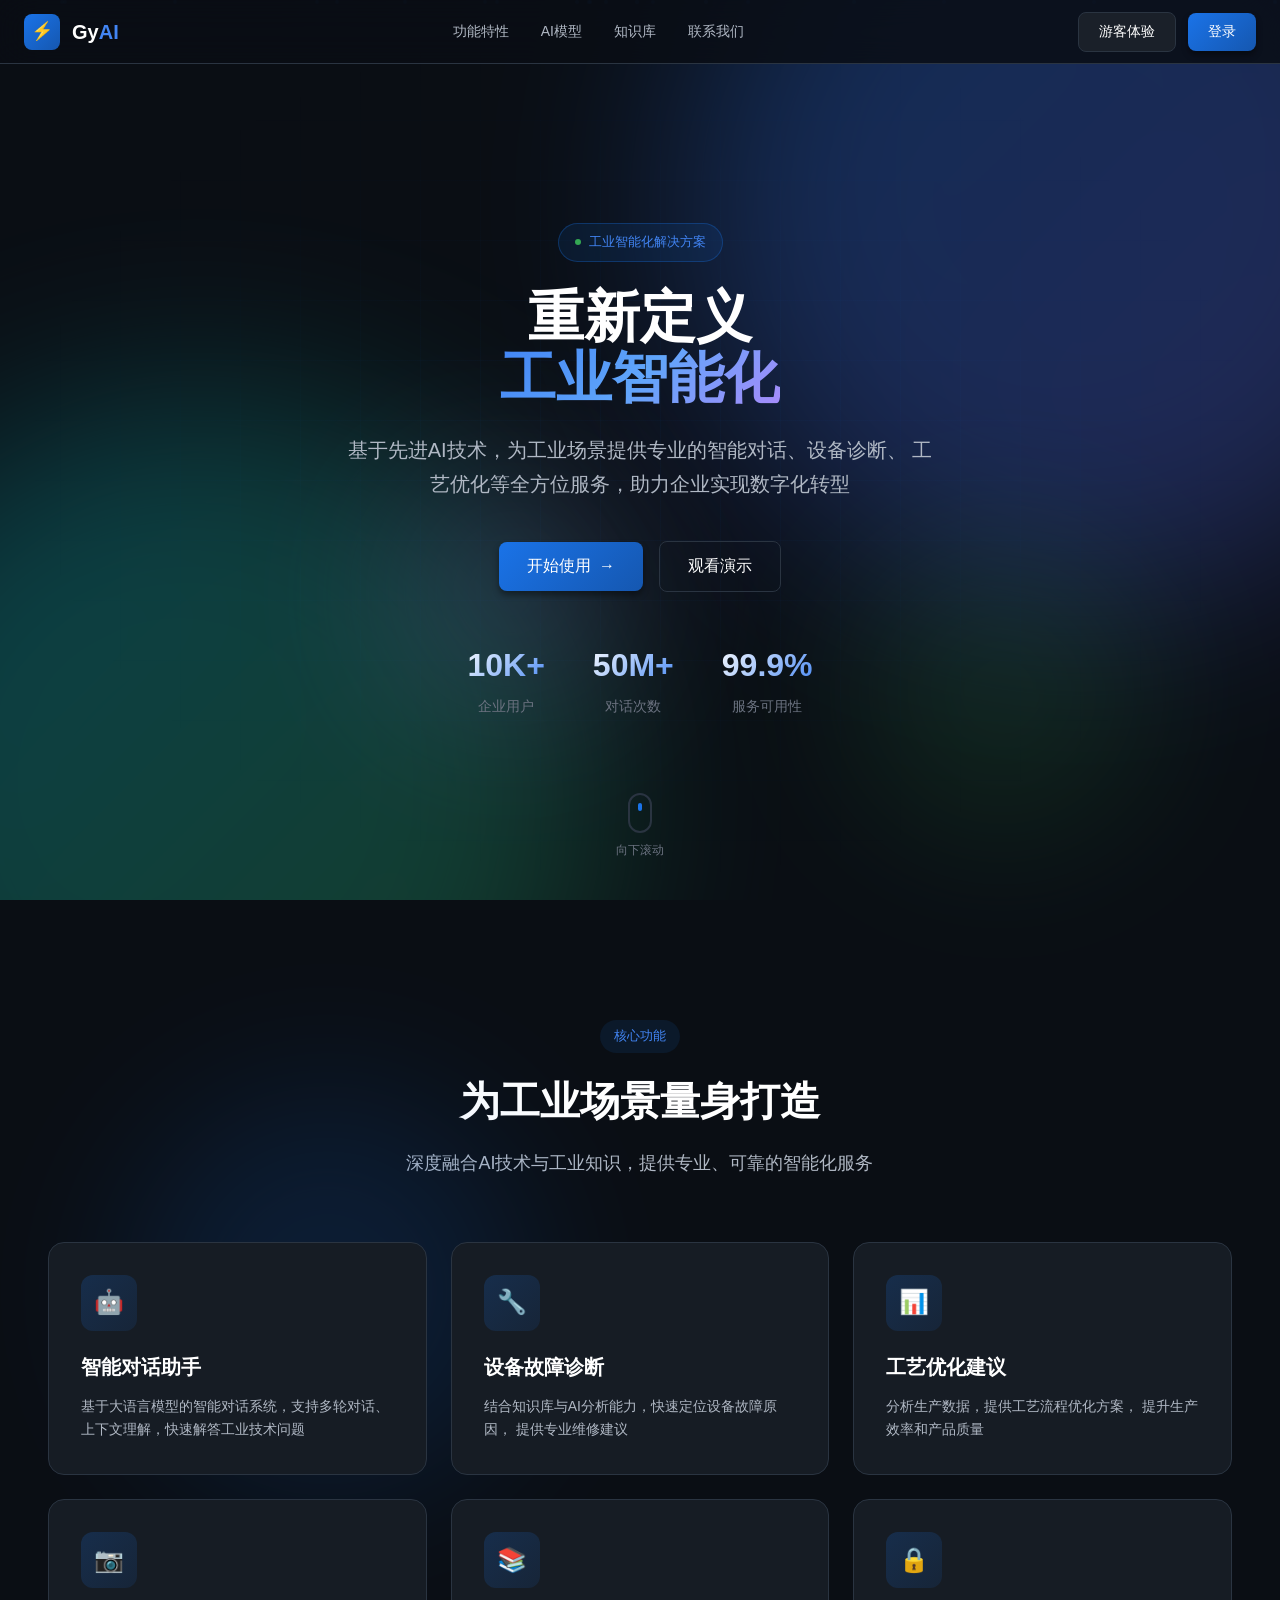
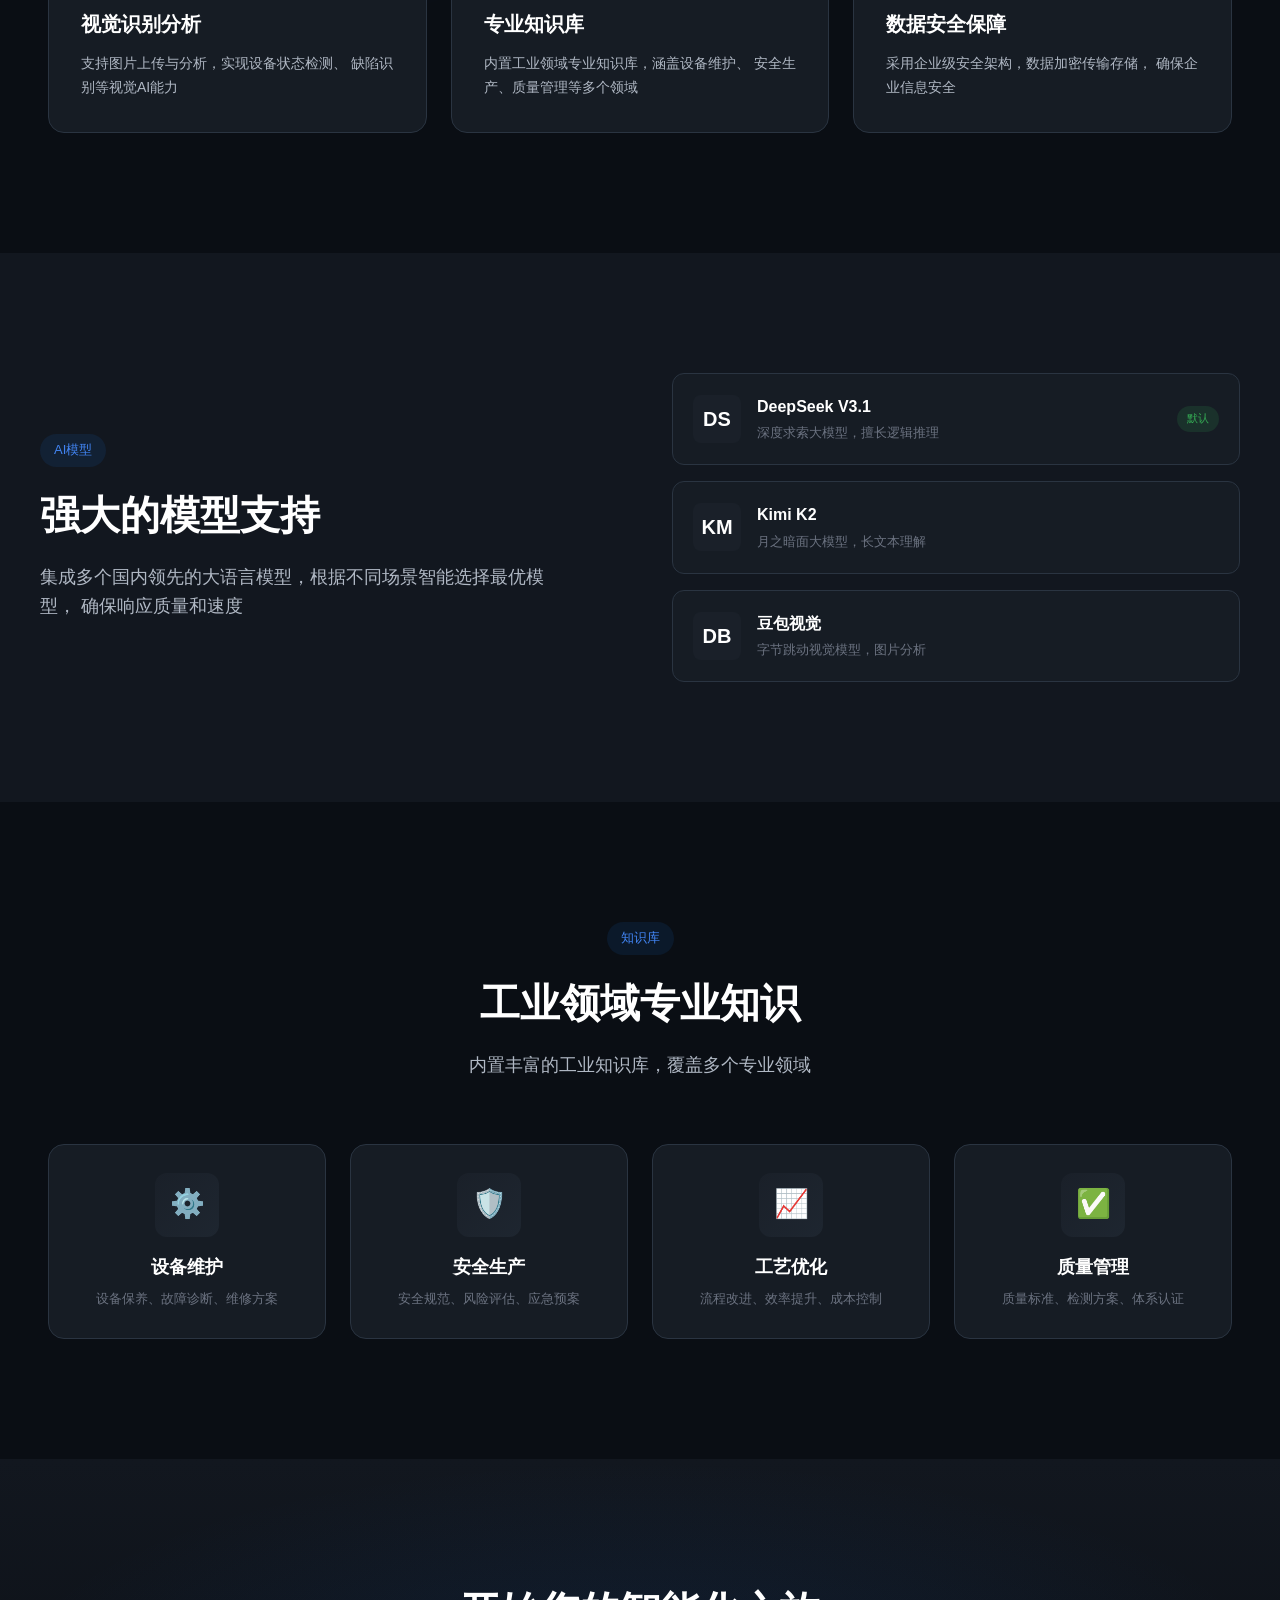
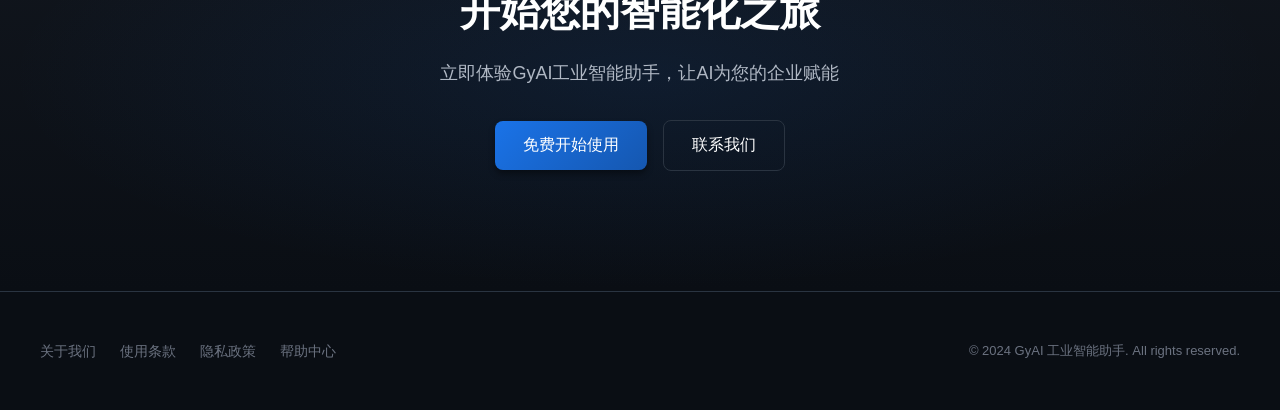
==== FrontEnd/html/index.html @ 833acd91 "更新" ====
<!DOCTYPE html>
<html lang="zh-CN">
<head>
    <meta charset="UTF-8">
    <meta name="viewport" content="width=device-width, initial-scale=1.0">
    <meta name="description" content="GyAI 工业智能助手 - 专业的工业AI解决方案，助力企业数字化转型">
    <title>GyAI 工业智能助手</title>
    <link rel="stylesheet" href="../css/global.css">
    <link rel="stylesheet" href="../css/landing.css">
    <link rel="stylesheet" href="../css/components/navbar.css">
</head>
<body>
    <div class="landing-page">
        <header class="landing-header" id="header">
            <div class="header-content">
                <a href="/" class="logo">
                    <div class="logo-icon">⚡</div>
                    <div class="logo-text">Gy<span>AI</span></div>
                </a>
                
                <nav class="nav-links">
                    <a href="#features" class="nav-link">功能特性</a>
                    <a href="#models" class="nav-link">AI模型</a>
                    <a href="#knowledge" class="nav-link">知识库</a>
                    <a href="#contact" class="nav-link">联系我们</a>
                </nav>
                
                <div class="header-actions">
                    <button class="btn btn-secondary" id="guestBtn">游客体验</button>
                    <button class="btn btn-primary" id="loginBtn">登录 / 注册</button>
                </div>
            </div>
        </header>

        <section class="hero-section">
            <div class="hero-bg">
                <div class="hero-gradient hero-gradient-1"></div>
                <div class="hero-gradient hero-gradient-2"></div>
                <div class="hero-grid"></div>
                <div class="floating-particles" id="particles"></div>
            </div>
            
            <div class="hero-content">
                <div class="hero-badge">
                    <span class="hero-badge-dot"></span>
                    工业智能化解决方案
                </div>
                
                <h1 class="hero-title">
                    重新定义<br>
                    <span class="highlight">工业智能化</span>
                </h1>
                
                <p class="hero-subtitle">
                    基于先进AI技术，为工业场景提供专业的智能对话、设备诊断、
                    工艺优化等全方位服务，助力企业实现数字化转型
                </p>
                
                <div class="hero-actions">
                    <button class="btn btn-primary btn-lg" id="startChatBtn">
                        <span>开始使用</span>
                        <span>→</span>
                    </button>
                    <button class="btn btn-outline btn-lg" id="watchDemoBtn">
                        <span>观看演示</span>
                    </button>
                </div>
                
                <div class="hero-stats">
                    <div class="stat-item">
                        <div class="stat-value">10K+</div>
                        <div class="stat-label">企业用户</div>
                    </div>
                    <div class="stat-item">
                        <div class="stat-value">50M+</div>
                        <div class="stat-label">对话次数</div>
                    </div>
                    <div class="stat-item">
                        <div class="stat-value">99.9%</div>
                        <div class="stat-label">服务可用性</div>
                    </div>
                </div>
            </div>
            
            <div class="hero-scroll">
                <div class="hero-scroll-icon"></div>
                <span>向下滚动</span>
            </div>
        </section>

        <section class="features-section" id="features">
            <div class="glow-orb glow-orb-1"></div>
            <div class="container">
                <div class="section-header">
                    <span class="section-tag">核心功能</span>
                    <h2 class="section-title">为工业场景量身打造</h2>
                    <p class="section-subtitle">
                        深度融合AI技术与工业知识，提供专业、可靠的智能化服务
                    </p>
                </div>
                
                <div class="features-grid">
                    <div class="feature-card scroll-animate" data-animate="fade-up">
                        <div class="feature-icon">🤖</div>
                        <h3 class="feature-title">智能对话助手</h3>
                        <p class="feature-desc">
                            基于大语言模型的智能对话系统，支持多轮对话、
                            上下文理解，快速解答工业技术问题
                        </p>
                    </div>
                    
                    <div class="feature-card scroll-animate" data-animate="fade-up" data-delay="100">
                        <div class="feature-icon">🔧</div>
                        <h3 class="feature-title">设备故障诊断</h3>
                        <p class="feature-desc">
                            结合知识库与AI分析能力，快速定位设备故障原因，
                            提供专业维修建议
                        </p>
                    </div>
                    
                    <div class="feature-card scroll-animate" data-animate="fade-up" data-delay="200">
                        <div class="feature-icon">📊</div>
                        <h3 class="feature-title">工艺优化建议</h3>
                        <p class="feature-desc">
                            分析生产数据，提供工艺流程优化方案，
                            提升生产效率和产品质量
                        </p>
                    </div>
                    
                    <div class="feature-card scroll-animate" data-animate="fade-up" data-delay="300">
                        <div class="feature-icon">📷</div>
                        <h3 class="feature-title">视觉识别分析</h3>
                        <p class="feature-desc">
                            支持图片上传与分析，实现设备状态检测、
                            缺陷识别等视觉AI能力
                        </p>
                    </div>
                    
                    <div class="feature-card scroll-animate" data-animate="fade-up" data-delay="400">
                        <div class="feature-icon">📚</div>
                        <h3 class="feature-title">专业知识库</h3>
                        <p class="feature-desc">
                            内置工业领域专业知识库，涵盖设备维护、
                            安全生产、质量管理等多个领域
                        </p>
                    </div>
                    
                    <div class="feature-card scroll-animate" data-animate="fade-up" data-delay="500">
                        <div class="feature-icon">🔒</div>
                        <h3 class="feature-title">数据安全保障</h3>
                        <p class="feature-desc">
                            采用企业级安全架构，数据加密传输存储，
                            确保企业信息安全
                        </p>
                    </div>
                </div>
            </div>
        </section>

        <section class="models-section" id="models">
            <div class="glow-orb glow-orb-2"></div>
            <div class="models-content">
                <div class="models-info">
                    <span class="section-tag">AI模型</span>
                    <h2 class="section-title">强大的模型支持</h2>
                    <p class="section-subtitle">
                        集成多个国内领先的大语言模型，根据不同场景智能选择最优模型，
                        确保响应质量和速度
                    </p>
                </div>
                
                <div class="models-visual">
                    <div class="model-cards">
                        <div class="model-card scroll-animate" data-animate="slide-left">
                            <div class="model-logo">DS</div>
                            <div class="model-info">
                                <h4>DeepSeek V3.1</h4>
                                <p>深度求索大模型，擅长逻辑推理</p>
                            </div>
                            <span class="model-badge">默认</span>
                        </div>
                        
                        <div class="model-card scroll-animate" data-animate="slide-left" data-delay="100">
                            <div class="model-logo">KM</div>
                            <div class="model-info">
                                <h4>Kimi K2</h4>
                                <p>月之暗面大模型，长文本理解</p>
                            </div>
                        </div>
                        
                        <div class="model-card scroll-animate" data-animate="slide-left" data-delay="200">
                            <div class="model-logo">DB</div>
                            <div class="model-info">
                                <h4>豆包视觉</h4>
                                <p>字节跳动视觉模型，图片分析</p>
                            </div>
                        </div>
                    </div>
                </div>
            </div>
        </section>

        <section class="knowledge-section" id="knowledge">
            <div class="glow-orb glow-orb-3"></div>
            <div class="container">
                <div class="section-header">
                    <span class="section-tag">知识库</span>
                    <h2 class="section-title">工业领域专业知识</h2>
                    <p class="section-subtitle">
                        内置丰富的工业知识库，覆盖多个专业领域
                    </p>
                </div>
                
                <div class="knowledge-grid">
                    <div class="knowledge-card scroll-animate" data-animate="scale">
                        <div class="knowledge-icon">⚙️</div>
                        <h3 class="knowledge-title">设备维护</h3>
                        <p class="knowledge-desc">设备保养、故障诊断、维修方案</p>
                    </div>
                    
                    <div class="knowledge-card scroll-animate" data-animate="scale" data-delay="100">
                        <div class="knowledge-icon">🛡️</div>
                        <h3 class="knowledge-title">安全生产</h3>
                        <p class="knowledge-desc">安全规范、风险评估、应急预案</p>
                    </div>
                    
                    <div class="knowledge-card scroll-animate" data-animate="scale" data-delay="200">
                        <div class="knowledge-icon">📈</div>
                        <h3 class="knowledge-title">工艺优化</h3>
                        <p class="knowledge-desc">流程改进、效率提升、成本控制</p>
                    </div>
                    
                    <div class="knowledge-card scroll-animate" data-animate="scale" data-delay="300">
                        <div class="knowledge-icon">✅</div>
                        <h3 class="knowledge-title">质量管理</h3>
                        <p class="knowledge-desc">质量标准、检测方案、体系认证</p>
                    </div>
                </div>
            </div>
        </section>

        <section class="cta-section" id="contact">
            <div class="cta-content">
                <h2 class="cta-title scroll-animate" data-animate="fade-up">开始您的智能化之旅</h2>
                <p class="cta-subtitle scroll-animate" data-animate="fade-up" data-delay="100">
                    立即体验GyAI工业智能助手，让AI为您的企业赋能
                </p>
                <div class="cta-actions scroll-animate" data-animate="fade-up" data-delay="200">
                    <button class="btn btn-primary btn-lg" id="ctaStartBtn">
                        免费开始使用
                    </button>
                    <button class="btn btn-outline btn-lg" id="contactBtn">
                        联系我们
                    </button>
                </div>
            </div>
        </section>

        <footer class="landing-footer">
            <div class="footer-content">
                <div class="footer-links">
                    <a href="#" class="footer-link">关于我们</a>
                    <a href="#" class="footer-link">使用条款</a>
                    <a href="#" class="footer-link">隐私政策</a>
                    <a href="#" class="footer-link">帮助中心</a>
                </div>
                <div class="footer-copyright">
                    © 2024 GyAI 工业智能助手. All rights reserved.
                </div>
            </div>
        </footer>
    </div>

    <div class="modal-overlay" id="authModal">
        <div class="modal">
            <div class="modal-header">
                <h3 class="modal-title">欢迎来到 GyAI</h3>
                <button class="modal-close" id="closeModal">×</button>
            </div>
            <div class="modal-body">
                <div class="auth-tabs">
                    <div class="auth-tab active" data-tab="login">登录</div>
                    <div class="auth-tab" data-tab="register">注册</div>
                </div>
                
                <div class="auth-error" id="authError"></div>
                <div class="auth-success" id="authSuccess"></div>
                
                <form class="auth-form" id="loginForm">
                    <input type="text" class="auth-input" id="loginUsername" placeholder="用户名" required>
                    <input type="password" class="auth-input" id="loginPassword" placeholder="密码" required>
                    <div class="auth-options">
                        <label class="auth-remember">
                            <input type="checkbox" checked>
                            <span>记住我</span>
                        </label>
                        <a href="#" class="auth-forgot">忘记密码？</a>
                    </div>
                    <button type="submit" class="btn btn-primary auth-btn">登录</button>
                </form>
                
                <form class="auth-form hidden" id="registerForm">
                    <input type="text" class="auth-input" id="registerUsername" placeholder="用户名（3-20个字符）" required>
                    <input type="email" class="auth-input" id="registerEmail" placeholder="邮箱（可选）">
                    <input type="password" class="auth-input" id="registerPassword" placeholder="密码（至少6个字符）" required>
                    <input type="password" class="auth-input" id="registerConfirmPassword" placeholder="确认密码" required>
                    <button type="submit" class="btn btn-primary auth-btn">注册</button>
                </form>
                
                <div class="auth-divider">
                    <span>或者</span>
                </div>
            </div>
            <div class="modal-footer">
                <button class="guest-btn" id="guestModeBtn">
                    🚀 以游客身份体验
                </button>
            </div>
        </div>
    </div>

    <script src="../js/utils/time.js"></script>
    <script src="../js/services/apiService.js"></script>
    <script src="../js/components/auth.js"></script>
    <script src="../js/components/landing.js"></script>
</body>
</html>
---- FrontEnd/css/global.css ----
/* GyAI 工业智能助手 - 全局样式 */

:root {
    --primary-color: #1a73e8;
    --primary-dark: #1557b0;
    --primary-light: #4285f4;
    --secondary-color: #34a853;
    --accent-color: #ea4335;
    --warning-color: #fbbc04;
    
    --bg-primary: #0a0e14;
    --bg-secondary: #12171f;
    --bg-tertiary: #1a2029;
    --bg-card: #161c24;
    --bg-hover: #1e2630;
    
    --text-primary: #ffffff;
    --text-secondary: #b0b8c4;
    --text-muted: #6b7280;
    --text-accent: #3b82f6;
    
    --border-color: #2a3441;
    --border-light: #374151;
    
    --shadow-sm: 0 1px 2px rgba(0, 0, 0, 0.3);
    --shadow-md: 0 4px 6px rgba(0, 0, 0, 0.4);
    --shadow-lg: 0 10px 15px rgba(0, 0, 0, 0.5);
    --shadow-xl: 0 20px 25px rgba(0, 0, 0, 0.6);
    
    --radius-sm: 4px;
    --radius-md: 8px;
    --radius-lg: 12px;
    --radius-xl: 16px;
    --radius-full: 9999px;
    
    --transition-fast: 0.15s ease;
    --transition-normal: 0.3s ease;
    --transition-slow: 0.5s ease;
    
    --font-sans: -apple-system, BlinkMacSystemFont, 'Segoe UI', Roboto, 'Helvetica Neue', Arial, sans-serif;
    --font-mono: 'SF Mono', 'Fira Code', 'Consolas', monospace;
    
    --header-height: 64px;
    --sidebar-width: 280px;
    --sidebar-collapsed: 60px;
}

* {
    margin: 0;
    padding: 0;
    box-sizing: border-box;
}

html {
    scroll-behavior: smooth;
    font-size: 16px;
}

body {
    font-family: var(--font-sans);
    background-color: var(--bg-primary);
    color: var(--text-primary);
    line-height: 1.6;
    overflow-x: hidden;
    -webkit-font-smoothing: antialiased;
    -moz-osx-font-smoothing: grayscale;
}

a {
    color: var(--text-accent);
    text-decoration: none;
    transition: color var(--transition-fast);
}

a:hover {
    color: var(--primary-light);
}

button {
    font-family: inherit;
    cursor: pointer;
    border: none;
    background: none;
    outline: none;
}

input, textarea, select {
    font-family: inherit;
    font-size: inherit;
    outline: none;
}

img {
    max-width: 100%;
    height: auto;
}

ul, ol {
    list-style: none;
}

::-webkit-scrollbar {
    width: 8px;
    height: 8px;
}

::-webkit-scrollbar-track {
    background: var(--bg-secondary);
}

::-webkit-scrollbar-thumb {
    background: var(--border-light);
    border-radius: var(--radius-full);
}

::-webkit-scrollbar-thumb:hover {
    background: var(--text-muted);
}

::selection {
    background: var(--primary-color);
    color: var(--text-primary);
}

.container {
    width: 100%;
    max-width: 1400px;
    margin: 0 auto;
    padding: 0 24px;
}

.btn {
    display: inline-flex;
    align-items: center;
    justify-content: center;
    gap: 8px;
    padding: 10px 20px;
    font-size: 14px;
    font-weight: 500;
    border-radius: var(--radius-md);
    transition: all var(--transition-normal);
    white-space: nowrap;
}

.btn-primary {
    background: linear-gradient(135deg, var(--primary-color), var(--primary-dark));
    color: var(--text-primary);
    box-shadow: var(--shadow-md);
}

.btn-primary:hover {
    background: linear-gradient(135deg, var(--primary-light), var(--primary-color));
    transform: translateY(-2px);
    box-shadow: var(--shadow-lg);
}

.btn-secondary {
    background: var(--bg-tertiary);
    color: var(--text-primary);
    border: 1px solid var(--border-color);
}

.btn-secondary:hover {
    background: var(--bg-hover);
    border-color: var(--border-light);
}

.btn-outline {
    background: transparent;
    color: var(--text-primary);
    border: 1px solid var(--border-color);
}

.btn-outline:hover {
    background: var(--bg-tertiary);
    border-color: var(--primary-color);
}

.btn-lg {
    padding: 14px 28px;
    font-size: 16px;
}

.btn-sm {
    padding: 6px 12px;
    font-size: 12px;
}

.btn-icon {
    width: 40px;
    height: 40px;
    padding: 0;
    border-radius: var(--radius-md);
}

.btn-icon-sm {
    width: 32px;
    height: 32px;
}

.card {
    background: var(--bg-card);
    border: 1px solid var(--border-color);
    border-radius: var(--radius-lg);
    padding: 24px;
    transition: all var(--transition-normal);
}

.card:hover {
    border-color: var(--border-light);
    box-shadow: var(--shadow-lg);
}

.input-group {
    position: relative;
    margin-bottom: 16px;
}

.input-group label {
    display: block;
    margin-bottom: 6px;
    font-size: 14px;
    color: var(--text-secondary);
}

.input-group input,
.input-group textarea {
    width: 100%;
    padding: 12px 16px;
    background: var(--bg-tertiary);
    border: 1px solid var(--border-color);
    border-radius: var(--radius-md);
    color: var(--text-primary);
    transition: all var(--transition-fast);
}

.input-group input:focus,
.input-group textarea:focus {
    border-color: var(--primary-color);
    box-shadow: 0 0 0 3px rgba(26, 115, 232, 0.2);
}

.input-group input::placeholder,
.input-group textarea::placeholder {
    color: var(--text-muted);
}

.badge {
    display: inline-flex;
    align-items: center;
    padding: 4px 10px;
    font-size: 12px;
    font-weight: 500;
    border-radius: var(--radius-full);
    background: var(--bg-tertiary);
    color: var(--text-secondary);
}

.badge-primary {
    background: rgba(26, 115, 232, 0.15);
    color: var(--primary-light);
}

.badge-success {
    background: rgba(52, 168, 83, 0.15);
    color: var(--secondary-color);
}

.tooltip {
    position: relative;
}

.tooltip::after {
    content: attr(data-tooltip);
    position: absolute;
    bottom: 100%;
    left: 50%;
    transform: translateX(-50%) translateY(-8px);
    padding: 8px 12px;
    background: var(--bg-tertiary);
    color: var(--text-primary);
    font-size: 12px;
    border-radius: var(--radius-md);
    white-space: nowrap;
    opacity: 0;
    visibility: hidden;
    transition: all var(--transition-fast);
    z-index: 1000;
    box-shadow: var(--shadow-lg);
}

.tooltip:hover::after {
    opacity: 1;
    visibility: visible;
    transform: translateX(-50%) translateY(-4px);
}

.loading-spinner {
    width: 24px;
    height: 24px;
    border: 2px solid var(--border-color);
    border-top-color: var(--primary-color);
    border-radius: 50%;
    animation: spin 0.8s linear infinite;
}

@keyframes spin {
    to {
        transform: rotate(360deg);
    }
}

@keyframes fadeIn {
    from {
        opacity: 0;
    }
    to {
        opacity: 1;
    }
}

@keyframes fadeInUp {
    from {
        opacity: 0;
        transform: translateY(20px);
    }
    to {
        opacity: 1;
        transform: translateY(0);
    }
}

@keyframes fadeInDown {
    from {
        opacity: 0;
        transform: translateY(-20px);
    }
    to {
        opacity: 1;
        transform: translateY(0);
    }
}

@keyframes slideInLeft {
    from {
        opacity: 0;
        transform: translateX(-30px);
    }
    to {
        opacity: 1;
        transform: translateX(0);
    }
}

@keyframes slideInRight {
    from {
        opacity: 0;
        transform: translateX(30px);
    }
    to {
        opacity: 1;
        transform: translateX(0);
    }
}

@keyframes pulse {
    0%, 100% {
        opacity: 1;
    }
    50% {
        opacity: 0.5;
    }
}

@keyframes float {
    0%, 100% {
        transform: translateY(0);
    }
    50% {
        transform: translateY(-10px);
    }
}

@keyframes glow {
    0%, 100% {
        box-shadow: 0 0 5px var(--primary-color);
    }
    50% {
        box-shadow: 0 0 20px var(--primary-color), 0 0 30px var(--primary-color);
    }
}

.animate-fadeIn {
    animation: fadeIn 0.5s ease forwards;
}

.animate-fadeInUp {
    animation: fadeInUp 0.6s ease forwards;
}

.animate-fadeInDown {
    animation: fadeInDown 0.6s ease forwards;
}

.animate-slideInLeft {
    animation: slideInLeft 0.5s ease forwards;
}

.animate-slideInRight {
    animation: slideInRight 0.5s ease forwards;
}

.animate-pulse {
    animation: pulse 2s ease-in-out infinite;
}

.animate-float {
    animation: float 3s ease-in-out infinite;
}

.animate-glow {
    animation: glow 2s ease-in-out infinite;
}

.hidden {
    display: none !important;
}

.visually-hidden {
    position: absolute;
    width: 1px;
    height: 1px;
    padding: 0;
    margin: -1px;
    overflow: hidden;
    clip: rect(0, 0, 0, 0);
    white-space: nowrap;
    border: 0;
}

.text-center {
    text-align: center;
}

.text-left {
    text-align: left;
}

.text-right {
    text-align: right;
}

.flex {
    display: flex;
}

.flex-col {
    flex-direction: column;
}

.items-center {
    align-items: center;
}

.justify-center {
    justify-content: center;
}

.justify-between {
    justify-content: space-between;
}

.gap-1 { gap: 4px; }
.gap-2 { gap: 8px; }
.gap-3 { gap: 12px; }
.gap-4 { gap: 16px; }
.gap-6 { gap: 24px; }

.mt-1 { margin-top: 4px; }
.mt-2 { margin-top: 8px; }
.mt-3 { margin-top: 12px; }
.mt-4 { margin-top: 16px; }
.mt-6 { margin-top: 24px; }

.mb-1 { margin-bottom: 4px; }
.mb-2 { margin-bottom: 8px; }
.mb-3 { margin-bottom: 12px; }
.mb-4 { margin-bottom: 16px; }
.mb-6 { margin-bottom: 24px; }

.p-1 { padding: 4px; }
.p-2 { padding: 8px; }
.p-3 { padding: 12px; }
.p-4 { padding: 16px; }
.p-6 { padding: 24px; }

.w-full {
    width: 100%;
}

.h-full {
    height: 100%;
}

@media (max-width: 768px) {
    .container {
        padding: 0 16px;
    }
    
    .btn-lg {
        padding: 12px 24px;
        font-size: 14px;
    }
}
---- FrontEnd/css/landing.css ----
/* 主页面（产品介绍页）样式 */

.landing-page {
    min-height: 100vh;
    background: var(--bg-primary);
    overflow-x: hidden;
    cursor: default;
}

.landing-header {
    position: fixed;
    top: 0;
    left: 0;
    right: 0;
    height: var(--header-height);
    background: rgba(10, 14, 20, 0.85);
    backdrop-filter: blur(20px);
    border-bottom: 1px solid var(--border-color);
    z-index: 1000;
    transition: all var(--transition-normal);
}

.landing-header.scrolled {
    background: rgba(10, 14, 20, 0.95);
    box-shadow: var(--shadow-lg);
}

.header-content {
    display: flex;
    align-items: center;
    justify-content: space-between;
    height: 100%;
    max-width: 1400px;
    margin: 0 auto;
    padding: 0 24px;
}

.logo {
    display: flex;
    align-items: center;
    gap: 12px;
    font-size: 20px;
    font-weight: 600;
    color: var(--text-primary);
}

.logo-icon {
    width: 36px;
    height: 36px;
    background: linear-gradient(135deg, var(--primary-color), var(--primary-dark));
    border-radius: var(--radius-md);
    display: flex;
    align-items: center;
    justify-content: center;
    font-size: 18px;
    animation: logoPulse 3s ease-in-out infinite;
}

@keyframes logoPulse {
    0%, 100% {
        box-shadow: 0 0 0 0 rgba(26, 115, 232, 0.4);
    }
    50% {
        box-shadow: 0 0 20px 5px rgba(26, 115, 232, 0.2);
    }
}

.logo-text span {
    color: var(--primary-light);
}

.nav-links {
    display: flex;
    align-items: center;
    gap: 32px;
}

.nav-link {
    color: var(--text-secondary);
    font-size: 14px;
    font-weight: 500;
    transition: color var(--transition-fast);
    position: relative;
}

.nav-link::after {
    content: '';
    position: absolute;
    bottom: -4px;
    left: 0;
    width: 0;
    height: 2px;
    background: var(--primary-color);
    transition: width var(--transition-normal);
}

.nav-link:hover {
    color: var(--text-primary);
}

.nav-link:hover::after {
    width: 100%;
}

.header-actions {
    display: flex;
    align-items: center;
    gap: 12px;
}

.hero-section {
    min-height: 100vh;
    display: flex;
    align-items: center;
    justify-content: center;
    position: relative;
    padding: 120px 24px 80px;
    overflow: hidden;
}

.hero-bg {
    position: absolute;
    top: 0;
    left: 0;
    right: 0;
    bottom: 0;
    z-index: 0;
}

.hero-gradient {
    position: absolute;
    width: 800px;
    height: 800px;
    border-radius: 50%;
    filter: blur(100px);
    opacity: 0.3;
}

.hero-gradient-1 {
    top: -200px;
    right: -200px;
    background: linear-gradient(135deg, var(--primary-color), #6366f1);
    animation: gradientFloat1 8s ease-in-out infinite;
}

.hero-gradient-2 {
    bottom: -300px;
    left: -200px;
    background: linear-gradient(135deg, #06b6d4, var(--secondary-color));
    animation: gradientFloat2 10s ease-in-out infinite;
}

@keyframes gradientFloat1 {
    0%, 100% {
        transform: translate(0, 0) scale(1);
    }
    50% {
        transform: translate(50px, 30px) scale(1.1);
    }
}

@keyframes gradientFloat2 {
    0%, 100% {
        transform: translate(0, 0) scale(1);
    }
    50% {
        transform: translate(-30px, -50px) scale(1.05);
    }
}

.hero-grid {
    position: absolute;
    top: 0;
    left: 0;
    right: 0;
    bottom: 0;
    background-image: 
        linear-gradient(rgba(26, 115, 232, 0.03) 1px, transparent 1px),
        linear-gradient(90deg, rgba(26, 115, 232, 0.03) 1px, transparent 1px);
    background-size: 60px 60px;
    mask-image: radial-gradient(ellipse at center, black 20%, transparent 70%);
    animation: gridMove 20s linear infinite;
}

@keyframes gridMove {
    0% {
        transform: translate(0, 0);
    }
    100% {
        transform: translate(60px, 60px);
    }
}

.hero-content {
    position: relative;
    z-index: 1;
    text-align: center;
    max-width: 900px;
}

.hero-badge {
    display: inline-flex;
    align-items: center;
    gap: 8px;
    padding: 8px 16px;
    background: rgba(26, 115, 232, 0.1);
    border: 1px solid rgba(26, 115, 232, 0.3);
    border-radius: var(--radius-full);
    font-size: 13px;
    color: var(--primary-light);
    margin-bottom: 24px;
    animation: fadeInDown 0.6s ease forwards;
}

.hero-badge-dot {
    width: 6px;
    height: 6px;
    background: var(--secondary-color);
    border-radius: 50%;
    animation: pulse 2s ease-in-out infinite;
}

.hero-title {
    font-size: 56px;
    font-weight: 700;
    line-height: 1.1;
    margin-bottom: 24px;
    animation: fadeInUp 0.8s ease forwards;
}

.hero-title .highlight {
    background: linear-gradient(135deg, var(--primary-light), #60a5fa, #a78bfa);
    -webkit-background-clip: text;
    -webkit-text-fill-color: transparent;
    background-clip: text;
    position: relative;
    display: inline-block;
    transition: all 0.3s ease;
}

.hero-title .highlight:hover {
    transform: scale(1.05);
    text-shadow: 0 0 30px rgba(66, 133, 244, 0.5);
}

.hero-title .highlight::after {
    content: '';
    position: absolute;
    bottom: -5px;
    left: 0;
    width: 100%;
    height: 3px;
    background: linear-gradient(90deg, var(--primary-light), #60a5fa, #a78bfa);
    transform: scaleX(0);
    transform-origin: right;
    transition: transform 0.5s ease;
}

.hero-title .highlight:hover::after {
    transform: scaleX(1);
    transform-origin: left;
}

.hero-subtitle {
    font-size: 20px;
    color: var(--text-secondary);
    max-width: 600px;
    margin: 0 auto 40px;
    line-height: 1.7;
    animation: fadeInUp 0.8s ease 0.2s forwards;
    opacity: 0;
}

.hero-actions {
    display: flex;
    align-items: center;
    justify-content: center;
    gap: 16px;
    margin-bottom: 48px;
    animation: fadeInUp 0.8s ease 0.4s forwards;
    opacity: 0;
}

.hero-stats {
    display: flex;
    align-items: center;
    justify-content: center;
    gap: 48px;
    animation: fadeInUp 0.8s ease 0.6s forwards;
    opacity: 0;
}

.stat-item {
    text-align: center;
    transition: transform 0.3s ease;
}

.stat-item:hover {
    transform: translateY(-5px);
}

.stat-value {
    font-size: 32px;
    font-weight: 700;
    color: var(--text-primary);
    margin-bottom: 4px;
    background: linear-gradient(135deg, var(--text-primary), var(--primary-light));
    -webkit-background-clip: text;
    -webkit-text-fill-color: transparent;
    background-clip: text;
}

.stat-label {
    font-size: 14px;
    color: var(--text-muted);
}

.hero-scroll {
    position: absolute;
    bottom: 40px;
    left: 50%;
    transform: translateX(-50%);
    display: flex;
    flex-direction: column;
    align-items: center;
    gap: 8px;
    color: var(--text-muted);
    font-size: 12px;
    animation: float 3s ease-in-out infinite;
}

.hero-scroll-icon {
    width: 24px;
    height: 40px;
    border: 2px solid var(--border-color);
    border-radius: 12px;
    position: relative;
}

.hero-scroll-icon::after {
    content: '';
    position: absolute;
    top: 8px;
    left: 50%;
    transform: translateX(-50%);
    width: 4px;
    height: 8px;
    background: var(--primary-color);
    border-radius: 2px;
    animation: scrollBounce 2s ease-in-out infinite;
}

@keyframes scrollBounce {
    0%, 100% {
        transform: translateX(-50%) translateY(0);
        opacity: 1;
    }
    50% {
        transform: translateX(-50%) translateY(10px);
        opacity: 0.3;
    }
}

.features-section {
    padding: 120px 24px;
    position: relative;
}

.section-header {
    text-align: center;
    margin-bottom: 64px;
}

.section-tag {
    display: inline-block;
    padding: 6px 14px;
    background: rgba(26, 115, 232, 0.1);
    border-radius: var(--radius-full);
    font-size: 13px;
    color: var(--primary-light);
    margin-bottom: 16px;
}

.section-title {
    font-size: 40px;
    font-weight: 700;
    margin-bottom: 16px;
}

.section-subtitle {
    font-size: 18px;
    color: var(--text-secondary);
    max-width: 600px;
    margin: 0 auto;
}

.features-grid {
    display: grid;
    grid-template-columns: repeat(3, 1fr);
    gap: 24px;
    max-width: 1200px;
    margin: 0 auto;
}

.feature-card {
    background: var(--bg-card);
    border: 1px solid var(--border-color);
    border-radius: var(--radius-xl);
    padding: 32px;
    transition: all var(--transition-normal);
    position: relative;
    overflow: hidden;
    opacity: 0;
    transform: translateY(30px);
}

.feature-card.visible {
    opacity: 1;
    transform: translateY(0);
}

.feature-card::before {
    content: '';
    position: absolute;
    top: 0;
    left: 0;
    right: 0;
    height: 3px;
    background: linear-gradient(90deg, var(--primary-color), var(--primary-light));
    opacity: 0;
    transition: opacity var(--transition-normal);
}

.feature-card:hover {
    transform: translateY(-8px);
    border-color: var(--border-light);
    box-shadow: var(--shadow-xl);
}

.feature-card:hover::before {
    opacity: 1;
}

.feature-icon {
    width: 56px;
    height: 56px;
    background: linear-gradient(135deg, rgba(26, 115, 232, 0.2), rgba(26, 115, 232, 0.1));
    border-radius: var(--radius-lg);
    display: flex;
    align-items: center;
    justify-content: center;
    font-size: 24px;
    margin-bottom: 20px;
    transition: all 0.3s ease;
}

.feature-card:hover .feature-icon {
    transform: scale(1.1) rotate(5deg);
    background: linear-gradient(135deg, rgba(26, 115, 232, 0.3), rgba(26, 115, 232, 0.2));
}

.feature-title {
    font-size: 20px;
    font-weight: 600;
    margin-bottom: 12px;
}

.feature-desc {
    font-size: 14px;
    color: var(--text-secondary);
    line-height: 1.7;
}

.models-section {
    padding: 120px 24px;
    background: var(--bg-secondary);
}

.models-content {
    display: grid;
    grid-template-columns: 1fr 1fr;
    gap: 64px;
    max-width: 1200px;
    margin: 0 auto;
    align-items: center;
}

.models-info {
    padding-right: 32px;
}

.models-visual {
    position: relative;
}

.model-cards {
    display: flex;
    flex-direction: column;
    gap: 16px;
}

.model-card {
    display: flex;
    align-items: center;
    gap: 16px;
    background: var(--bg-card);
    border: 1px solid var(--border-color);
    border-radius: var(--radius-lg);
    padding: 20px;
    transition: all var(--transition-normal);
    opacity: 0;
    transform: translateX(30px);
}

.model-card.visible {
    opacity: 1;
    transform: translateX(0);
}

.model-card:hover {
    border-color: var(--primary-color);
    transform: translateX(8px);
    box-shadow: var(--shadow-md);
}

.model-logo {
    width: 48px;
    height: 48px;
    background: var(--bg-tertiary);
    border-radius: var(--radius-md);
    display: flex;
    align-items: center;
    justify-content: center;
    font-size: 20px;
    font-weight: 700;
    flex-shrink: 0;
    transition: all 0.3s ease;
}

.model-card:hover .model-logo {
    transform: scale(1.1);
    background: linear-gradient(135deg, var(--primary-color), var(--primary-light));
    color: white;
}

.model-info h4 {
    font-size: 16px;
    font-weight: 600;
    margin-bottom: 4px;
}

.model-info p {
    font-size: 13px;
    color: var(--text-muted);
}

.model-badge {
    margin-left: auto;
    padding: 4px 10px;
    background: rgba(52, 168, 83, 0.15);
    color: var(--secondary-color);
    font-size: 11px;
    font-weight: 500;
    border-radius: var(--radius-full);
}

.knowledge-section {
    padding: 120px 24px;
}

.knowledge-grid {
    display: grid;
    grid-template-columns: repeat(4, 1fr);
    gap: 24px;
    max-width: 1200px;
    margin: 0 auto;
}

.knowledge-card {
    background: var(--bg-card);
    border: 1px solid var(--border-color);
    border-radius: var(--radius-xl);
    padding: 28px;
    text-align: center;
    transition: all var(--transition-normal);
    opacity: 0;
    transform: scale(0.9);
}

.knowledge-card.visible {
    opacity: 1;
    transform: scale(1);
}

.knowledge-card:hover {
    transform: translateY(-4px);
    border-color: var(--primary-color);
    box-shadow: var(--shadow-lg);
}

.knowledge-icon {
    width: 64px;
    height: 64px;
    background: linear-gradient(135deg, var(--bg-tertiary), var(--bg-hover));
    border-radius: var(--radius-lg);
    display: flex;
    align-items: center;
    justify-content: center;
    font-size: 28px;
    margin: 0 auto 16px;
    transition: all 0.3s ease;
}

.knowledge-card:hover .knowledge-icon {
    transform: scale(1.1) rotate(-5deg);
}

.knowledge-title {
    font-size: 18px;
    font-weight: 600;
    margin-bottom: 8px;
}

.knowledge-desc {
    font-size: 13px;
    color: var(--text-muted);
}

.cta-section {
    padding: 120px 24px;
    background: linear-gradient(180deg, var(--bg-secondary), var(--bg-primary));
    position: relative;
    overflow: hidden;
}

.cta-section::before {
    content: '';
    position: absolute;
    top: 0;
    left: 0;
    right: 0;
    bottom: 0;
    background: radial-gradient(ellipse at center, rgba(26, 115, 232, 0.1) 0%, transparent 70%);
    animation: ctaGlow 4s ease-in-out infinite;
}

@keyframes ctaGlow {
    0%, 100% {
        opacity: 0.5;
    }
    50% {
        opacity: 1;
    }
}

.cta-content {
    max-width: 800px;
    margin: 0 auto;
    text-align: center;
    position: relative;
    z-index: 1;
}

.cta-title {
    font-size: 40px;
    font-weight: 700;
    margin-bottom: 16px;
    opacity: 0;
    transform: translateY(20px);
    transition: all 0.6s ease;
}

.cta-title.visible {
    opacity: 1;
    transform: translateY(0);
}

.cta-subtitle {
    font-size: 18px;
    color: var(--text-secondary);
    margin-bottom: 32px;
    opacity: 0;
    transform: translateY(20px);
    transition: all 0.6s ease 0.2s;
}

.cta-subtitle.visible {
    opacity: 1;
    transform: translateY(0);
}

.cta-actions {
    display: flex;
    align-items: center;
    justify-content: center;
    gap: 16px;
    opacity: 0;
    transform: translateY(20px);
    transition: all 0.6s ease 0.4s;
}

.cta-actions.visible {
    opacity: 1;
    transform: translateY(0);
}

.landing-footer {
    padding: 48px 24px;
    border-top: 1px solid var(--border-color);
}

.footer-content {
    max-width: 1200px;
    margin: 0 auto;
    display: flex;
    align-items: center;
    justify-content: space-between;
}

.footer-links {
    display: flex;
    align-items: center;
    gap: 24px;
}

.footer-link {
    color: var(--text-muted);
    font-size: 14px;
    transition: color var(--transition-fast);
}

.footer-link:hover {
    color: var(--text-primary);
}

.footer-copyright {
    color: var(--text-muted);
    font-size: 13px;
}

/* 新增动态效果 */
.floating-particles {
    position: absolute;
    top: 0;
    left: 0;
    right: 0;
    bottom: 0;
    pointer-events: none;
    overflow: hidden;
    z-index: 0;
}

.particle {
    position: absolute;
    width: 4px;
    height: 4px;
    background: rgba(26, 115, 232, 0.3);
    border-radius: 50%;
    animation: particleFloat 15s infinite;
}

@keyframes particleFloat {
    0%, 100% {
        transform: translateY(100vh) rotate(0deg);
        opacity: 0;
    }
    10% {
        opacity: 1;
    }
    90% {
        opacity: 1;
    }
    100% {
        transform: translateY(-100vh) rotate(720deg);
        opacity: 0;
    }
}

/* 光效装饰 */
.glow-orb {
    position: absolute;
    border-radius: 50%;
    filter: blur(80px);
    opacity: 0.15;
    pointer-events: none;
    z-index: 0;
}

.glow-orb-1 {
    width: 400px;
    height: 400px;
    background: var(--primary-color);
    top: 20%;
    left: 10%;
    animation: orbFloat1 12s ease-in-out infinite;
}

.glow-orb-2 {
    width: 300px;
    height: 300px;
    background: var(--secondary-color);
    top: 60%;
    right: 10%;
    animation: orbFloat2 10s ease-in-out infinite;
}

.glow-orb-3 {
    width: 250px;
    height: 250px;
    background: #a78bfa;
    bottom: 20%;
    left: 30%;
    animation: orbFloat3 14s ease-in-out infinite;
}

@keyframes orbFloat1 {
    0%, 100% { transform: translate(0, 0); }
    50% { transform: translate(30px, -30px); }
}

@keyframes orbFloat2 {
    0%, 100% { transform: translate(0, 0); }
    50% { transform: translate(-20px, 20px); }
}

@keyframes orbFloat3 {
    0%, 100% { transform: translate(0, 0); }
    50% { transform: translate(25px, 15px); }
}

@media (max-width: 1024px) {
    .features-grid {
        grid-template-columns: repeat(2, 1fr);
    }
    
    .models-content {
        grid-template-columns: 1fr;
        gap: 48px;
    }
    
    .models-info {
        padding-right: 0;
        text-align: center;
    }
    
    .knowledge-grid {
        grid-template-columns: repeat(2, 1fr);
    }
}

@media (max-width: 768px) {
    .nav-links {
        display: none;
    }
    
    .hero-title {
        font-size: 36px;
    }
    
    .hero-subtitle {
        font-size: 16px;
    }
    
    .hero-actions {
        flex-direction: column;
    }
    
    .hero-stats {
        flex-direction: column;
        gap: 24px;
    }
    
    .features-grid {
        grid-template-columns: 1fr;
    }
    
    .knowledge-grid {
        grid-template-columns: 1fr;
    }
    
    .section-title {
        font-size: 28px;
    }
    
    .cta-title {
        font-size: 28px;
    }
    
    .cta-actions {
        flex-direction: column;
    }
    
    .footer-content {
        flex-direction: column;
        gap: 24px;
        text-align: center;
    }
}
---- FrontEnd/css/components/navbar.css ----
/* 导航栏和模态框样式 */

.navbar {
    position: fixed;
    top: 0;
    left: 0;
    right: 0;
    height: var(--header-height);
    background: rgba(10, 14, 20, 0.9);
    backdrop-filter: blur(20px);
    border-bottom: 1px solid var(--border-color);
    z-index: 1000;
    display: flex;
    align-items: center;
    padding: 0 24px;
}

.navbar-content {
    display: flex;
    align-items: center;
    justify-content: space-between;
    width: 100%;
    max-width: 1400px;
    margin: 0 auto;
}

.navbar-left {
    display: flex;
    align-items: center;
    gap: 24px;
}

.navbar-brand {
    display: flex;
    align-items: center;
    gap: 10px;
    color: var(--text-primary);
    font-weight: 600;
    font-size: 18px;
}

.navbar-brand-icon {
    width: 32px;
    height: 32px;
    background: linear-gradient(135deg, var(--primary-color), var(--primary-dark));
    border-radius: var(--radius-md);
    display: flex;
    align-items: center;
    justify-content: center;
}

.navbar-menu {
    display: flex;
    align-items: center;
    gap: 8px;
}

.navbar-item {
    display: flex;
    align-items: center;
    gap: 8px;
    padding: 8px 16px;
    color: var(--text-secondary);
    font-size: 14px;
    border-radius: var(--radius-md);
    transition: all var(--transition-fast);
    cursor: pointer;
}

.navbar-item:hover {
    color: var(--text-primary);
    background: var(--bg-tertiary);
}

.navbar-item.active {
    color: var(--primary-light);
    background: rgba(26, 115, 232, 0.1);
}

.navbar-right {
    display: flex;
    align-items: center;
    gap: 12px;
}

.navbar-user {
    display: flex;
    align-items: center;
    gap: 12px;
    padding: 6px 12px 6px 6px;
    background: var(--bg-tertiary);
    border-radius: var(--radius-full);
    cursor: pointer;
    transition: all var(--transition-fast);
}

.navbar-user:hover {
    background: var(--bg-hover);
}

.navbar-avatar {
    width: 32px;
    height: 32px;
    background: linear-gradient(135deg, var(--primary-color), var(--primary-light));
    border-radius: 50%;
    display: flex;
    align-items: center;
    justify-content: center;
    font-size: 14px;
    font-weight: 600;
}

.navbar-username {
    font-size: 14px;
    color: var(--text-primary);
}

.modal-overlay {
    position: fixed;
    top: 0;
    left: 0;
    right: 0;
    bottom: 0;
    background: rgba(0, 0, 0, 0.7);
    backdrop-filter: blur(4px);
    z-index: 2000;
    display: flex;
    align-items: center;
    justify-content: center;
    opacity: 0;
    visibility: hidden;
    transition: all var(--transition-normal);
}

.modal-overlay.active {
    opacity: 1;
    visibility: visible;
}

.modal {
    background: var(--bg-card);
    border: 1px solid var(--border-color);
    border-radius: var(--radius-xl);
    width: 100%;
    max-width: 420px;
    max-height: 90vh;
    overflow: hidden;
    transform: scale(0.9) translateY(20px);
    transition: transform var(--transition-normal);
}

.modal-overlay.active .modal {
    transform: scale(1) translateY(0);
}

.modal-header {
    display: flex;
    align-items: center;
    justify-content: space-between;
    padding: 24px 24px 0;
}

.modal-title {
    font-size: 20px;
    font-weight: 600;
}

.modal-close {
    width: 36px;
    height: 36px;
    display: flex;
    align-items: center;
    justify-content: center;
    border-radius: var(--radius-md);
    color: var(--text-muted);
    transition: all var(--transition-fast);
}

.modal-close:hover {
    background: var(--bg-tertiary);
    color: var(--text-primary);
}

.modal-body {
    padding: 24px;
}

.modal-footer {
    padding: 0 24px 24px;
    display: flex;
    flex-direction: column;
    gap: 12px;
}

.auth-tabs {
    display: flex;
    background: var(--bg-tertiary);
    border-radius: var(--radius-md);
    padding: 4px;
    margin-bottom: 24px;
}

.auth-tab {
    flex: 1;
    padding: 10px;
    text-align: center;
    font-size: 14px;
    font-weight: 500;
    color: var(--text-muted);
    border-radius: var(--radius-sm);
    transition: all var(--transition-fast);
    cursor: pointer;
}

.auth-tab.active {
    background: var(--primary-color);
    color: var(--text-primary);
}

.auth-form {
    display: flex;
    flex-direction: column;
    gap: 16px;
}

.auth-input {
    width: 100%;
    padding: 14px 16px;
    background: var(--bg-tertiary);
    border: 1px solid var(--border-color);
    border-radius: var(--radius-md);
    color: var(--text-primary);
    font-size: 14px;
    transition: all var(--transition-fast);
}

.auth-input:focus {
    border-color: var(--primary-color);
    box-shadow: 0 0 0 3px rgba(26, 115, 232, 0.15);
}

.auth-input::placeholder {
    color: var(--text-muted);
}

.auth-options {
    display: flex;
    align-items: center;
    justify-content: space-between;
    font-size: 13px;
}

.auth-remember {
    display: flex;
    align-items: center;
    gap: 8px;
    color: var(--text-secondary);
    cursor: pointer;
}

.auth-remember input {
    width: 16px;
    height: 16px;
    accent-color: var(--primary-color);
}

.auth-forgot {
    color: var(--primary-light);
}

.auth-forgot:hover {
    text-decoration: underline;
}

.auth-btn {
    width: 100%;
    padding: 14px;
    font-size: 15px;
    font-weight: 500;
}

.auth-divider {
    display: flex;
    align-items: center;
    gap: 16px;
    margin: 8px 0;
}

.auth-divider::before,
.auth-divider::after {
    content: '';
    flex: 1;
    height: 1px;
    background: var(--border-color);
}

.auth-divider span {
    font-size: 12px;
    color: var(--text-muted);
}

.guest-btn {
    width: 100%;
    padding: 14px;
    background: var(--bg-tertiary);
    border: 1px solid var(--border-color);
    border-radius: var(--radius-md);
    color: var(--text-primary);
    font-size: 14px;
    font-weight: 500;
    transition: all var(--transition-fast);
}

.guest-btn:hover {
    background: var(--bg-hover);
    border-color: var(--border-light);
}

.auth-error {
    padding: 12px;
    background: rgba(234, 67, 53, 0.1);
    border: 1px solid rgba(234, 67, 53, 0.3);
    border-radius: var(--radius-md);
    color: #f87171;
    font-size: 13px;
    display: none;
}

.auth-error.show {
    display: block;
}

.auth-success {
    padding: 12px;
    background: rgba(52, 168, 83, 0.1);
    border: 1px solid rgba(52, 168, 83, 0.3);
    border-radius: var(--radius-md);
    color: #4ade80;
    font-size: 13px;
    display: none;
}

.auth-success.show {
    display: block;
}

.dropdown {
    position: relative;
}

.dropdown-menu {
    position: absolute;
    top: 100%;
    right: 0;
    min-width: 200px;
    background: var(--bg-card);
    border: 1px solid var(--border-color);
    border-radius: var(--radius-lg);
    padding: 8px;
    margin-top: 8px;
    box-shadow: var(--shadow-xl);
    opacity: 0;
    visibility: hidden;
    transform: translateY(-10px);
    transition: all var(--transition-fast);
    z-index: 100;
}

.dropdown.active .dropdown-menu {
    opacity: 1;
    visibility: visible;
    transform: translateY(0);
}

.dropdown-item {
    display: flex;
    align-items: center;
    gap: 12px;
    padding: 10px 12px;
    color: var(--text-secondary);
    font-size: 14px;
    border-radius: var(--radius-md);
    transition: all var(--transition-fast);
    cursor: pointer;
}

.dropdown-item:hover {
    background: var(--bg-tertiary);
    color: var(--text-primary);
}

.dropdown-divider {
    height: 1px;
    background: var(--border-color);
    margin: 8px 0;
}

.dropdown-item.danger {
    color: #f87171;
}

.dropdown-item.danger:hover {
    background: rgba(234, 67, 53, 0.1);
}

@media (max-width: 768px) {
    .navbar-menu {
        display: none;
    }
    
    .modal {
        max-width: calc(100% - 32px);
        margin: 16px;
    }
}
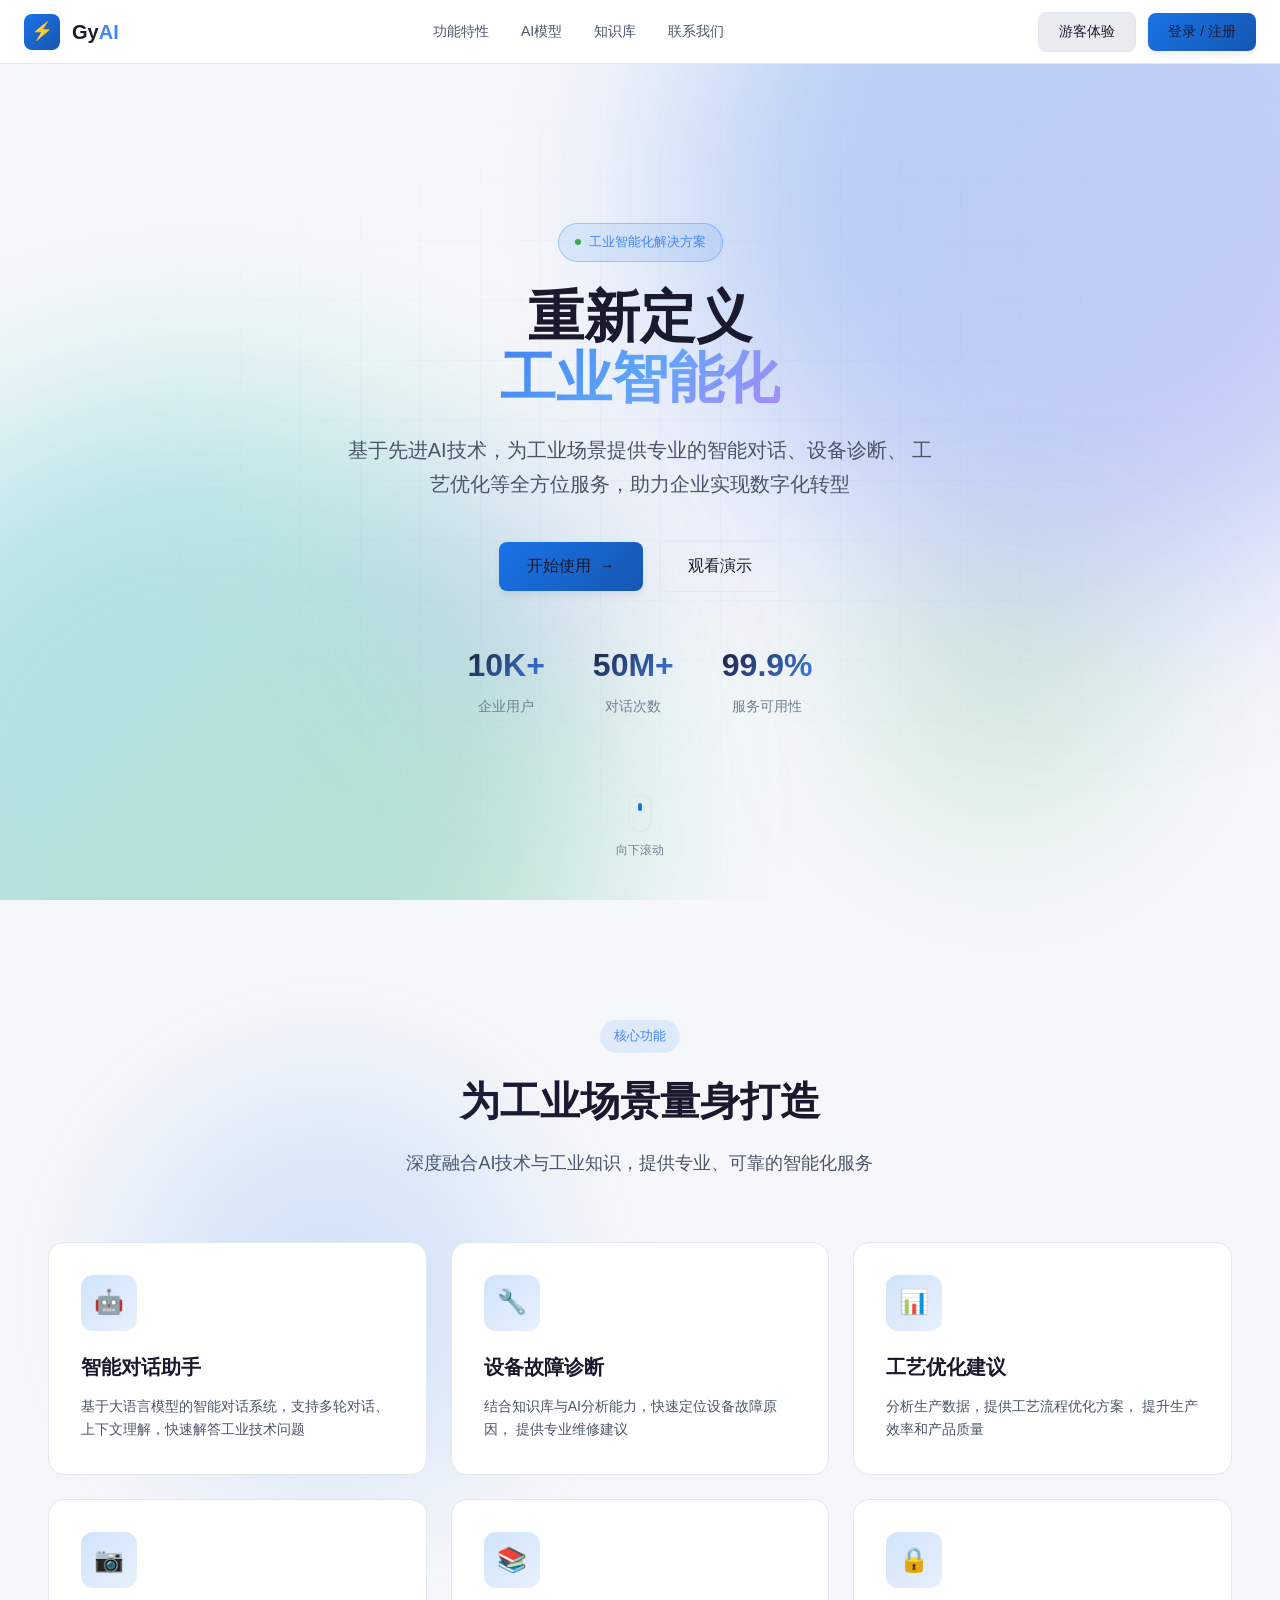
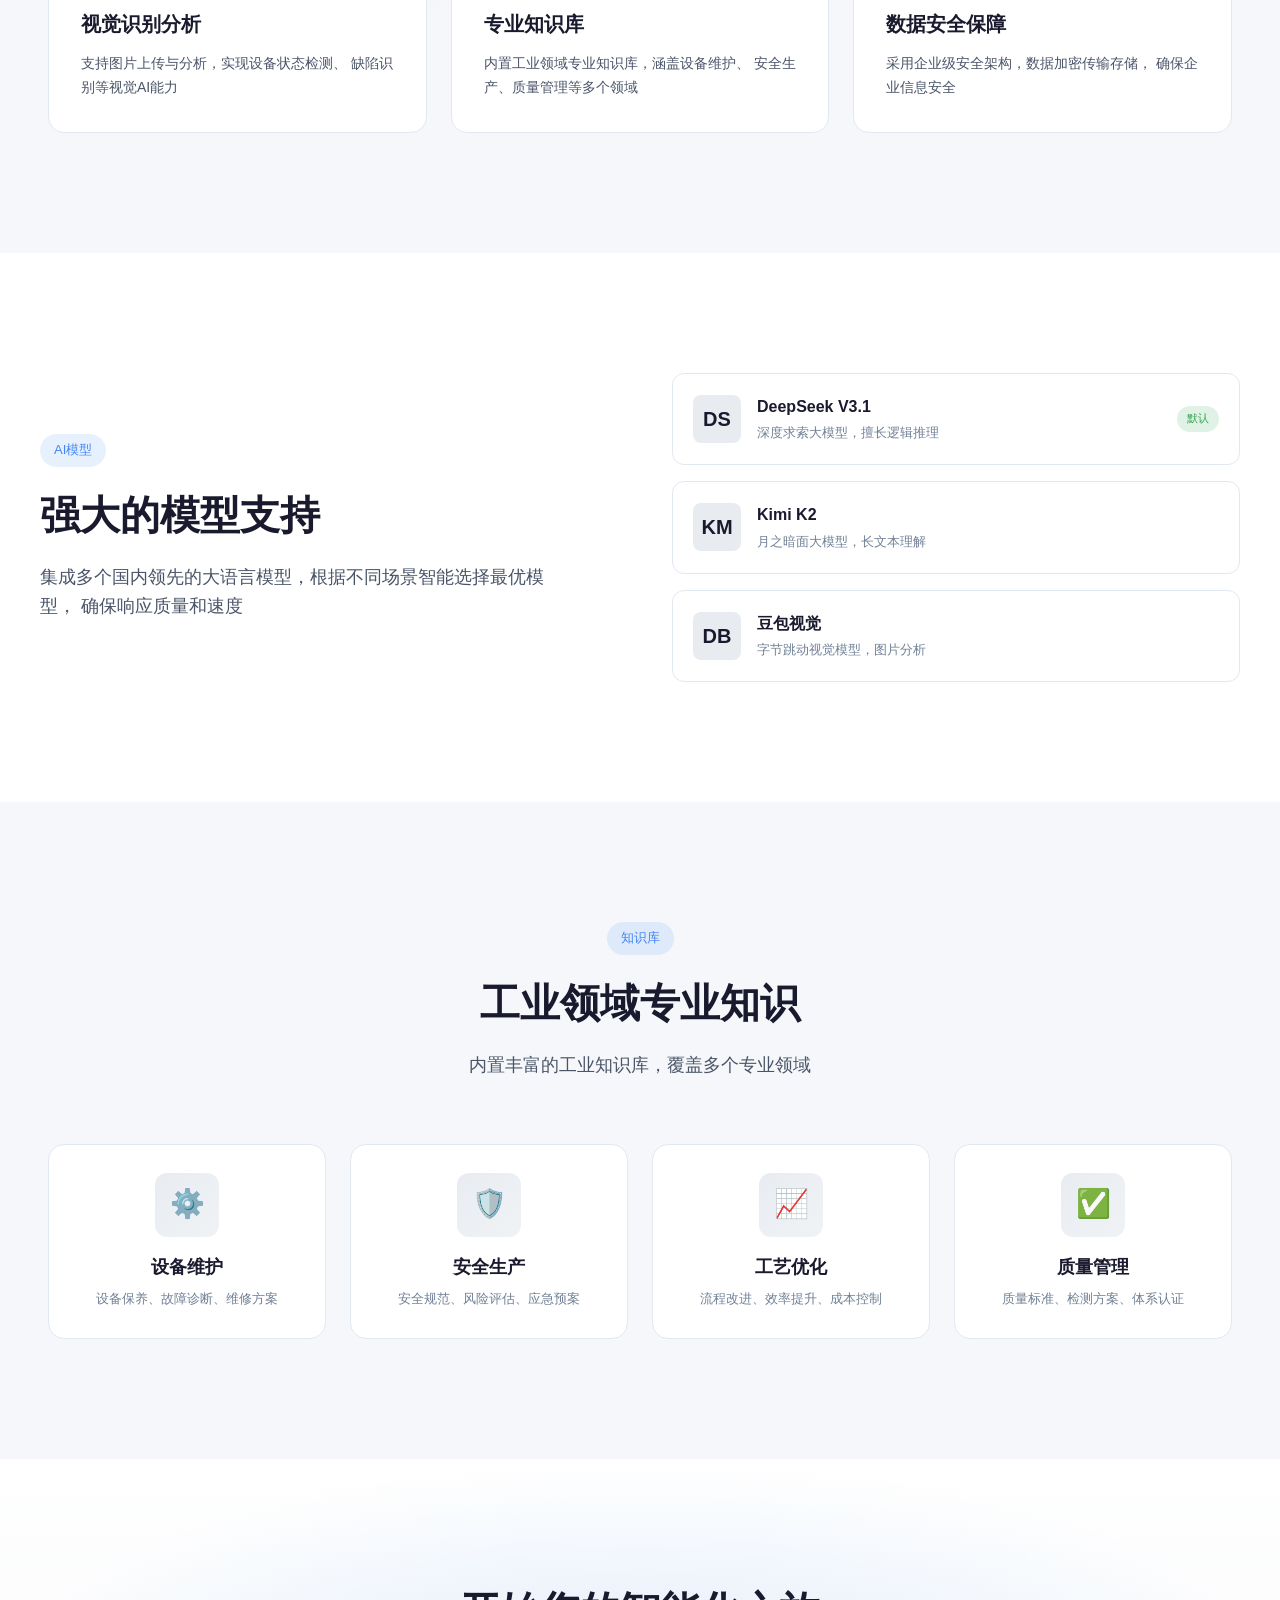
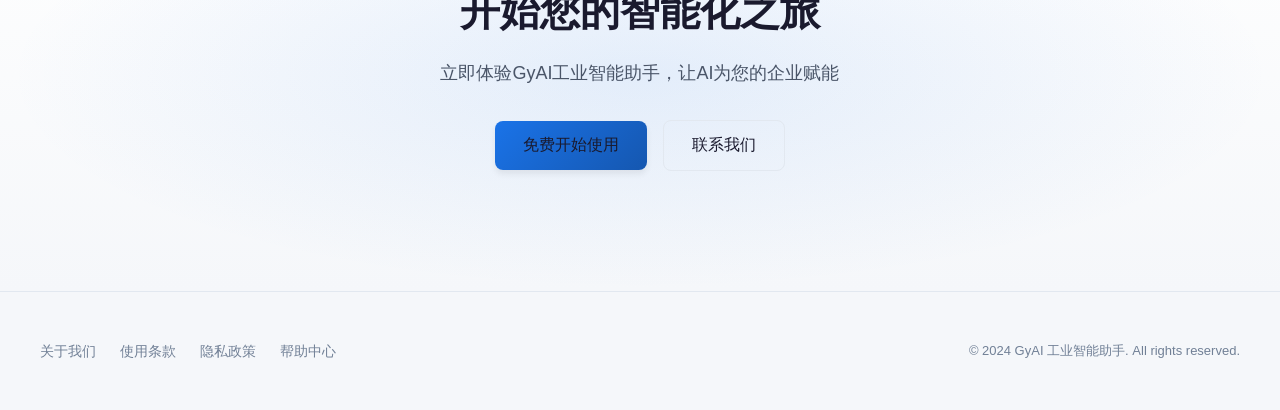
==== commit 9c6a6576: "GyAi项目" ====
--- a/FrontEnd/html/index.html
+++ b/FrontEnd/html/index.html
@@ -320,6 +320,7 @@
     </div>
 
     <script src="../js/utils/time.js"></script>
+    <script src="../js/utils/theme.js"></script>
     <script src="../js/services/apiService.js"></script>
     <script src="../js/components/auth.js"></script>
     <script src="../js/components/landing.js"></script>
--- a/FrontEnd/css/global.css
+++ b/FrontEnd/css/global.css
@@ -43,6 +43,44 @@
     --header-height: 64px;
     --sidebar-width: 280px;
     --sidebar-collapsed: 60px;
+    
+    --code-bg: #1e2630;
+    --code-header-bg: #161c24;
+}
+
+[data-theme="light"] {
+    --primary-color: #1a73e8;
+    --primary-dark: #1557b0;
+    --primary-light: #4285f4;
+    --secondary-color: #34a853;
+    --accent-color: #ea4335;
+    --warning-color: #fbbc04;
+    
+    --bg-primary: #f5f7fa;
+    --bg-secondary: #ffffff;
+    --bg-tertiary: #e8ecf1;
+    --bg-card: #ffffff;
+    --bg-hover: #f0f2f5;
+    
+    --text-primary: #1a1a2e;
+    --text-secondary: #4a5568;
+    --text-muted: #718096;
+    --text-accent: #1a73e8;
+    
+    --border-color: #e2e8f0;
+    --border-light: #cbd5e0;
+    
+    --shadow-sm: 0 1px 2px rgba(0, 0, 0, 0.05);
+    --shadow-md: 0 4px 6px rgba(0, 0, 0, 0.07);
+    --shadow-lg: 0 10px 15px rgba(0, 0, 0, 0.1);
+    --shadow-xl: 0 20px 25px rgba(0, 0, 0, 0.15);
+    
+    --code-bg: #f8f9fa;
+    --code-header-bg: #e9ecef;
+}
+
+html {
+    transition: background-color 0.3s ease, color 0.3s ease;
 }
 
 * {
--- a/FrontEnd/css/landing.css
+++ b/FrontEnd/css/landing.css
@@ -13,7 +13,7 @@
     left: 0;
     right: 0;
     height: var(--header-height);
-    background: rgba(10, 14, 20, 0.85);
+    background: var(--bg-secondary);
     backdrop-filter: blur(20px);
     border-bottom: 1px solid var(--border-color);
     z-index: 1000;
@@ -21,7 +21,7 @@
 }
 
 .landing-header.scrolled {
-    background: rgba(10, 14, 20, 0.95);
+    background: var(--bg-primary);
     box-shadow: var(--shadow-lg);
 }
 
